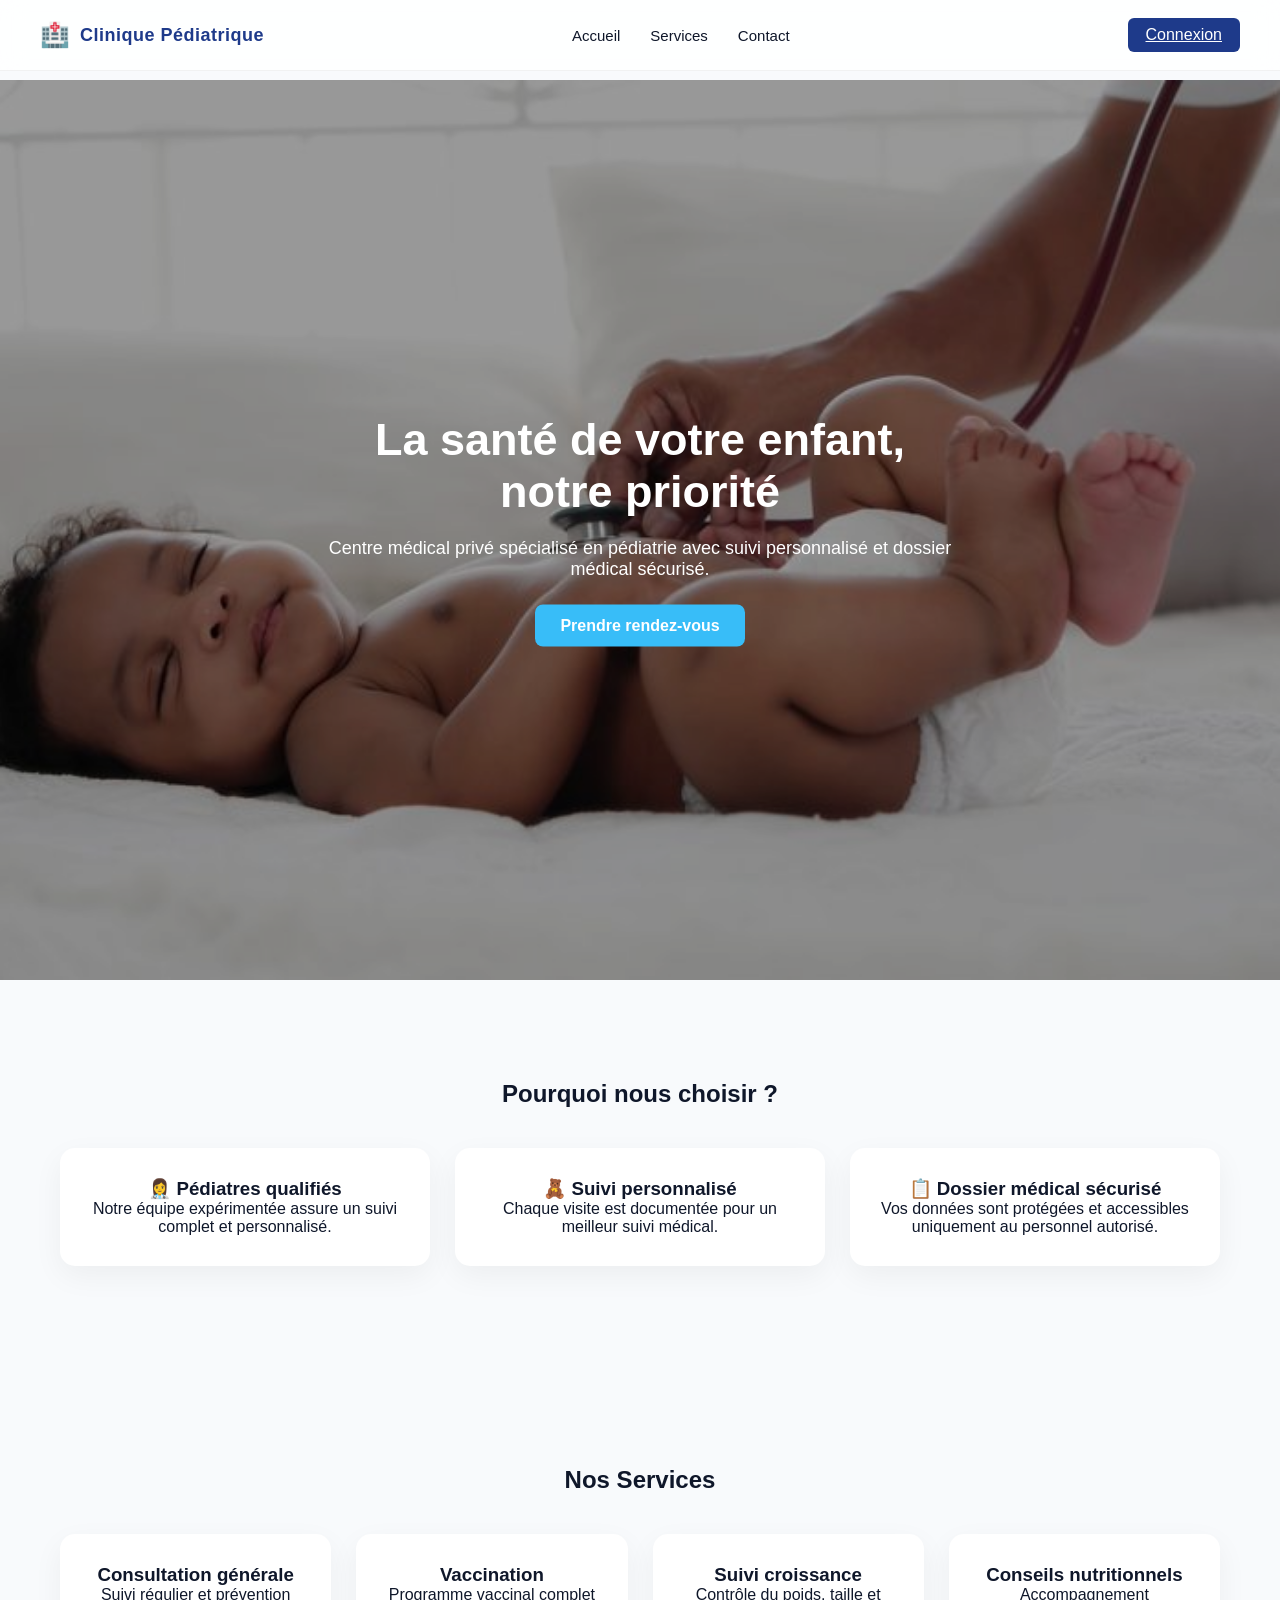
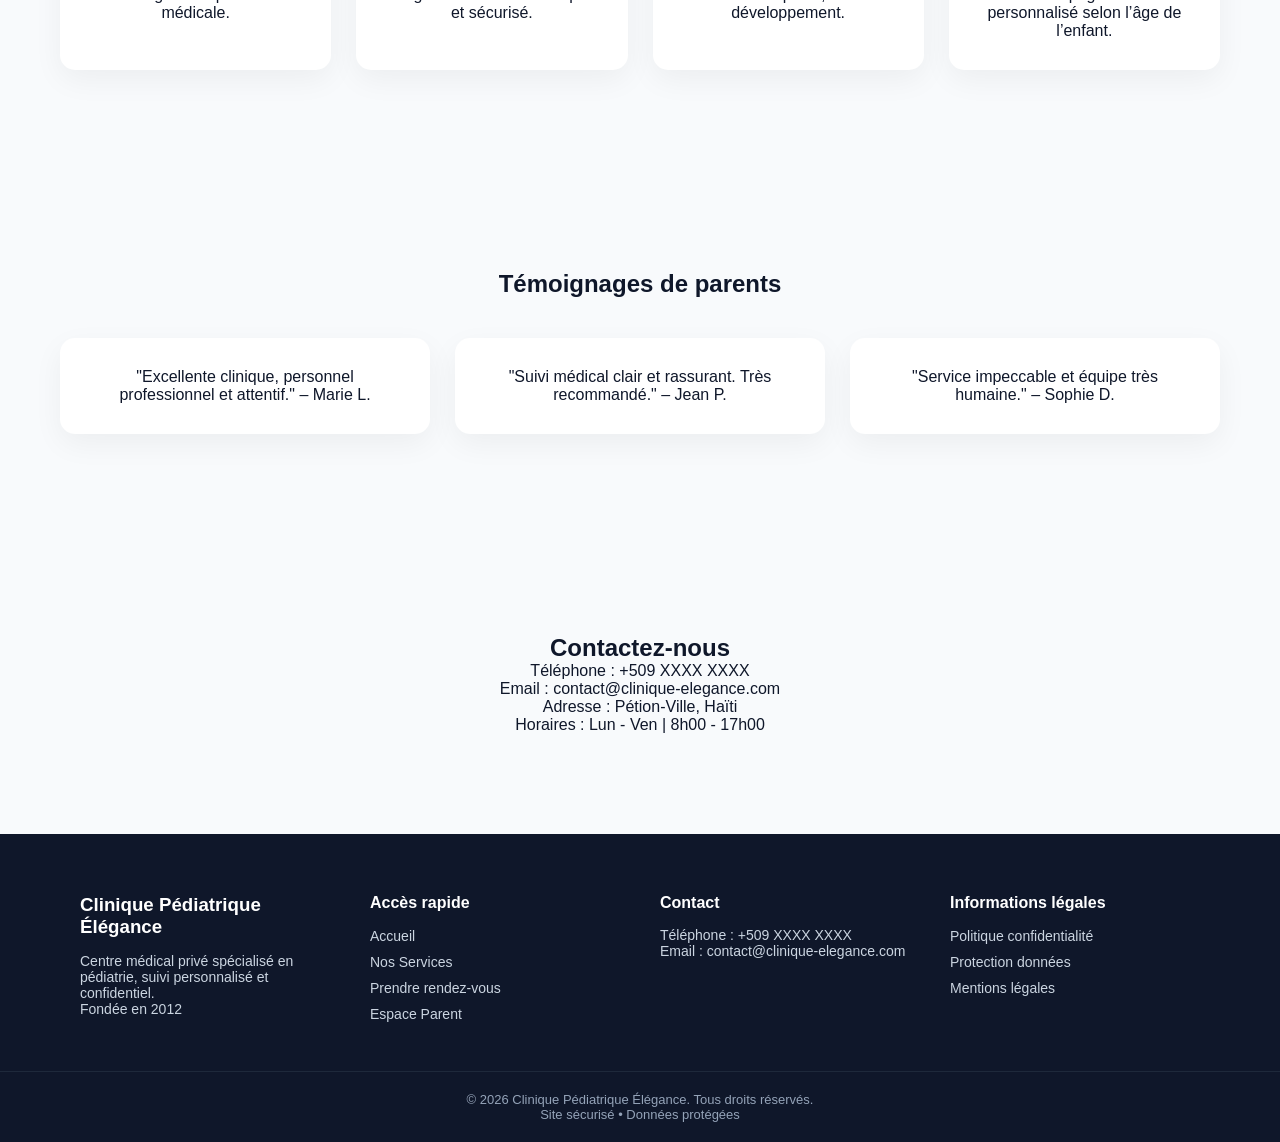
==== index.html @ 0c5019a3 "rakieft commit" ====
<!DOCTYPE html>
<html lang="fr">
<head>
  <meta charset="UTF-8">
  <meta name="viewport" content="width=device-width, initial-scale=1.0">
  <title>Clinique Pédiatrique Élégance</title>
  <link rel="stylesheet" href="css/styles.css">
</head>
<body>

<!-- ================= NAVBAR PRO ================= -->
<nav class="navbar">

  <div class="nav-container">

    <!-- LOGO -->
    <div class="logo">
      <span class="logo-icon">🏥</span>
      <span class="logo-text">Clinique Pédiatrique</span>
    </div>

    <!-- MENU TOGGLE MOBILE -->
    <div class="menu-toggle">&#9776;</div>

    <!-- NAVIGATION -->
        <div class="nav-links">
            <a href="#home">Accueil</a>
            <a href="#services">Services</a>
            <a href="#contact">Contact</a>

            <!-- bouton mobile -->
            <a href="login.html" class="mobile-login">Connexion</a>
        </div>

        <!-- bouton desktop -->
        <a href="login.html" class="btn-login desktop-login">Connexion</a>

  </div>

</nav>


<!-- ================= HERO AVEC SLIDER ================= -->
<section class="hero" id="home">

  <!-- SLIDER IMAGES -->
  <div class="slide active">
    <img src="images/slide1.jpg" alt="Clinique">
  </div>

  <div class="slide">
    <img src="images/slide2.jpg" alt="Pédiatrie">
  </div>

  <div class="slide">
    <img src="images/slide3.jpg" alt="Soins enfants">
  </div>

  <!-- TEXTE AU CENTRE -->
  <div class="hero-content">
    <h1>La santé de votre enfant, notre priorité</h1>
    <p>
      Centre médical privé spécialisé en pédiatrie avec suivi personnalisé 
      et dossier médical sécurisé.
    </p>
    <a href="register.html" class="btn btn-primary">
      Prendre rendez-vous
    </a>
  </div>

</section>


<!-- ================= POURQUOI ================= -->
<section class="section" id="why">
  <h2>Pourquoi nous choisir ?</h2>

  <div class="cards-container">

    <div class="card">
      <h3>👩‍⚕️ Pédiatres qualifiés</h3>
      <p>Notre équipe expérimentée assure un suivi complet et personnalisé.</p>
    </div>

    <div class="card">
      <h3>🧸 Suivi personnalisé</h3>
      <p>Chaque visite est documentée pour un meilleur suivi médical.</p>
    </div>

    <div class="card">
      <h3>📋 Dossier médical sécurisé</h3>
      <p>Vos données sont protégées et accessibles uniquement au personnel autorisé.</p>
    </div>

  </div>
</section>


<!-- ================= SERVICES ================= -->
<section class="section" id="services">
  <h2>Nos Services</h2>

  <div class="cards-container">

    <div class="card">
      <h3>Consultation générale</h3>
      <p>Suivi régulier et prévention médicale.</p>
    </div>

    <div class="card">
      <h3>Vaccination</h3>
      <p>Programme vaccinal complet et sécurisé.</p>
    </div>

    <div class="card">
      <h3>Suivi croissance</h3>
      <p>Contrôle du poids, taille et développement.</p>
    </div>

    <div class="card">
      <h3>Conseils nutritionnels</h3>
      <p>Accompagnement personnalisé selon l’âge de l’enfant.</p>
    </div>

  </div>
</section>


<!-- ================= TESTIMONIALS ================= -->
<section class="section" id="testimonials">
  <h2>Témoignages de parents</h2>

  <div class="cards-container">

    <div class="card">
      <p>"Excellente clinique, personnel professionnel et attentif." – Marie L.</p>
    </div>

    <div class="card">
      <p>"Suivi médical clair et rassurant. Très recommandé." – Jean P.</p>
    </div>

    <div class="card">
      <p>"Service impeccable et équipe très humaine." – Sophie D.</p>
    </div>

  </div>
</section>


<!-- ================= CONTACT ================= -->
<section class="section" id="contact">
  <h2>Contactez-nous</h2>

  <p>Téléphone : +509 XXXX XXXX</p>
  <p>Email : contact@clinique-elegance.com</p>
  <p>Adresse : Pétion-Ville, Haïti</p>
  <p>Horaires : Lun - Ven | 8h00 - 17h00</p>

</section>


<!-- ================= FOOTER ================= -->
<footer class="footer">

  <div class="footer-container">

    <div class="footer-col">
      <h3>Clinique Pédiatrique Élégance</h3>
      <p>
        Centre médical privé spécialisé en pédiatrie,
        suivi personnalisé et confidentiel.
      </p>
      <p class="footer-founded">Fondée en 2012</p>
    </div>

    <div class="footer-col">
      <h4>Accès rapide</h4>
      <ul>
        <li><a href="#home">Accueil</a></li>
        <li><a href="#services">Nos Services</a></li>
        <li><a href="register.html">Prendre rendez-vous</a></li>
        <li><a href="login.html">Espace Parent</a></li>
      </ul>
    </div>

    <div class="footer-col">
      <h4>Contact</h4>
      <p>Téléphone : +509 XXXX XXXX</p>
      <p>Email : contact@clinique-elegance.com</p>
    </div>

    <div class="footer-col">
      <h4>Informations légales</h4>
      <ul>
        <li><a href="#">Politique confidentialité</a></li>
        <li><a href="#">Protection données</a></li>
        <li><a href="#">Mentions légales</a></li>
      </ul>
    </div>

  </div>

  <div class="footer-bottom">
    <p>© 2026 Clinique Pédiatrique Élégance. Tous droits réservés.</p>
    <p class="secure">Site sécurisé • Données protégées</p>
  </div>

</footer>


<!-- ================= MENU TOGGLE SCRIPT ================= -->
<script>
const toggle = document.querySelector(".menu-toggle");
const navLinks = document.querySelector(".nav-links");
const navItems = document.querySelectorAll(".nav-links a");

// Ouvrir / fermer
toggle.addEventListener("click", () => {
  navLinks.classList.toggle("active");
});

// Fermer quand on clique sur un lien
navItems.forEach(item => {
  item.addEventListener("click", () => {
    navLinks.classList.remove("active");
  });
});

// Fermer si on clique en dehors du menu
document.addEventListener("click", (e) => {
  if (!navLinks.contains(e.target) && !toggle.contains(e.target)) {
    navLinks.classList.remove("active");
  }
});
</script>


<!-- ================= HERO SLIDER SCRIPT ================= -->
<script>
let slides = document.querySelectorAll(".slide");
let current = 0;

function showSlide(index) {
  slides.forEach(slide => slide.classList.remove("active"));
  slides[index].classList.add("active");
}

function nextSlide() {
  current++;
  if (current >= slides.length) {
    current = 0;
  }
  showSlide(current);
}

showSlide(current);
setInterval(nextSlide, 4000);
</script>

</body>
</html>
---- css/styles.css ----
/* index */
/* =====================================================
   VARIABLES
===================================================== */
:root {
  --primary: #1e3a8a;
  --secondary: #2563eb;
  --accent: #38bdf8;
  --light: #ffffff;
  --dark: #0f172a;
  --bg: #f8fafc;
}

/* =====================================================
   RESET
===================================================== */
* {
  margin: 0;
  padding: 0;
  box-sizing: border-box;
  font-family: 'Segoe UI', sans-serif;
}

body {
  background: var(--bg);
  color: var(--dark);
  overflow-x: hidden;
}

/* =====================================================
   NAVBAR PREMIUM
===================================================== */

.navbar {
  position: fixed;
  width: 100%;
  top: 0;
  left: 0;
  backdrop-filter: blur(12px);
  background: rgba(255, 255, 255, 0.85);
  border-bottom: 1px solid rgba(0,0,0,0.05);
  z-index: 1000;
}

.nav-container {
  max-width: 1300px;
  margin: auto;
  padding: 18px 40px;
  display: flex;
  justify-content: space-between;
  align-items: center;
}

/* ===== LOGO ===== */

.logo {
  display: flex;
  align-items: center;
  gap: 10px;
}

.logo-icon {
  font-size: 24px;
}

.logo-text {
  font-size: 18px;
  font-weight: 600;
  color: var(--primary);
  letter-spacing: 0.5px;
}

/* ===== LINKS ===== */

.nav-links {
  display: flex;
  align-items: center;
  gap: 30px;
}

.nav-links a {
  text-decoration: none;
  color: var(--dark);
  font-weight: 500;
  font-size: 15px;
  position: relative;
  transition: 0.3s ease;
}

/* underline animation */
.nav-links a::after {
  content: "";
  position: absolute;
  width: 0%;
  height: 2px;
  bottom: -6px;
  left: 0;
  background: var(--secondary);
  transition: 0.3s;
}

.nav-links a:hover::after {
  width: 100%;
}

/* ===== LOGIN BUTTON ===== */

.btn-login {
  padding: 8px 18px;
  border-radius: 6px;
  background: var(--primary);
  color: white !important;
  font-weight: 500;
  transition: 0.3s ease;
}

.btn-login:hover {
  background: var(--secondary);
}

/* ===== MENU TOGGLE ===== */

.menu-toggle {
  display: none;
  font-size: 30px;
  cursor: pointer;
}

.desktop-login{
  margin-left: 30px;
}

.mobile-login{
  display:none;
}

/* =====================================================
   RESPONSIVE
===================================================== */

@media (max-width: 900px) {

  .menu-toggle {
    display: block;
    z-index: 1100;
  }

  .desktop-login{
    display:none;
  }

  .mobile-login{
    display:block;
    margin-top:15px;
    padding:10px;
    text-align:center;
    background:var(--primary);
    color:white !important;
    border-radius:6px;
    }

  .nav-links {
    position: fixed;
    top: 0;
    right: -100%;
    width: 50%;
    height: 100vh;
    background: white;
    display: flex;
    flex-direction: column;
    align-items: flex-start;
    padding: 100px 30px 30px 30px;
    gap: 5px;
    box-shadow: -5px 0 30px rgba(0,0,0,0.1);
    transition: right 0.35s ease;
  }

  .nav-links.active {
    right: 0;
  }

  /* liens style liste */

  .nav-links a {
    width: 100%;
    padding: 5px 5px;
    font-size: 16px;
    border-bottom: 1px solid #f1f5f9;
  }

}

/* =====================================================
   HERO SLIDER
===================================================== */
.hero {
  position: relative;
  height: 100vh;
  margin-top: 80px;
  overflow: hidden;
}

.slide {
  position: absolute;
  width: 100%;
  height: 100%;
  opacity: 0;
  transition: opacity 1s ease-in-out;
}

.slide.active {
  opacity: 1;
}

.slide img {
  width: 100%;
  height: 100%;
  object-fit: cover;
  filter: brightness(60%);
}

.hero-content {
  position: absolute;
  top: 50%;
  left: 50%;
  transform: translate(-50%, -50%);
  text-align: center;
  color: white;
  z-index: 2;
}

.hero-content h1 {
  font-size: 45px;
  margin-bottom: 20px;
}

.hero-content p {
  font-size: 18px;
  margin-bottom: 25px;
}

/* =====================================================
   BUTTON
===================================================== */
.btn {
  padding: 12px 25px;
  border-radius: 8px;
  text-decoration: none;
  font-weight: bold;
  transition: 0.3s;
  display: inline-block;
}

.btn-primary {
  background: var(--accent);
  color: white;
}

.btn-primary:hover {
  background: var(--secondary);
}

/* =====================================================
   SECTIONS
===================================================== */
.section {
  padding: 100px 60px;
  text-align: center;
}

.cards-container {
  display: grid;
  grid-template-columns: repeat(auto-fit, minmax(250px, 1fr));
  gap: 25px;
  margin-top: 40px;
}

.card {
  background: white;
  padding: 30px;
  border-radius: 15px;
  box-shadow: 0 10px 30px rgba(0,0,0,0.05);
  transition: transform 0.3s;
}

.card:hover {
  transform: translateY(-8px);
}

/* =====================================================
   FOOTER (PRO VERSION)
===================================================== */
.footer {
  background-color: #0f172a;
  color: #e2e8f0;
  padding-top: 60px;
}

.footer-container {
  max-width: 1200px;
  margin: auto;
  display: grid;
  grid-template-columns: repeat(4, 1fr);
  gap: 40px;
  padding: 0 40px 40px;
}

.footer-col h3,
.footer-col h4 {
  color: white;
  margin-bottom: 15px;
}

.footer-col p,
.footer-col a {
  color: #cbd5e1;
  text-decoration: none;
  font-size: 14px;
}

.footer-col ul {
  list-style: none;
}

.footer-col ul li {
  margin-bottom: 8px;
}

.footer-bottom {
  text-align: center;
  padding: 20px;
  border-top: 1px solid #1e293b;
  font-size: 13px;
  color: #94a3b8;
}

/* =====================================================
   MOBILE MENU (HALF SCREEN)
===================================================== */
@media (max-width: 768px) {

  .nav-links {
    position: fixed;
    top: 0;
    right: -50%;
    width: 50%;
    height: 100vh;
    background: var(--primary);
    display: flex;
    flex-direction: column;
    padding-top: 100px;
    transition: right 0.4s ease;
  }

  .nav-links a {
    color: white;
    margin: 20px;
    font-size: 18px;
  }

  .nav-links.active {
    right: 0;
  }

  .menu-toggle {
    display: block;
    color: var(--dark);
  }

  .footer-container {
    grid-template-columns: 1fr;
  }

  .hero-content h1 {
    font-size: 28px;
  }
}
/* login */
.login-wrapper {
  height: 100vh;
  display: flex;
  justify-content: center;
  align-items: center;
  background: linear-gradient(135deg, #0f172a, #1e293b);
}

.login-card {
  background: white;
  width: 380px;
  padding: 40px;
  border-radius: 16px;
  box-shadow: 0 20px 50px rgba(0,0,0,0.2);
  animation: fadeIn 0.6s ease-in-out;
}

.login-card h2 {
  text-align: center;
  margin-bottom: 25px;
  color: #0f172a;
}

.login-card input {
  width: 100%;
  padding: 12px;
  margin-bottom: 15px;
  border-radius: 8px;
  border: 1px solid #ddd;
  font-size: 14px;
}

.login-card input:focus {
  outline: none;
  border-color: #4da6ff;
}

.login-card button {
  width: 100%;
  padding: 12px;
  border: none;
  border-radius: 8px;
  background: #4da6ff;
  color: white;
  font-weight: bold;
  cursor: pointer;
  transition: 0.3s;
}

.login-card button:hover {
  background: #2f80ed;
}

.login-card p {
  text-align: center;
  margin-top: 15px;
}

.login-card a {
  color: #4da6ff;
  text-decoration: none;
  font-weight: bold;
}

.error {
  color: red;
  font-size: 13px;
  text-align: center;
  margin-bottom: 10px;
}

@keyframes fadeIn {
  from { opacity: 0; transform: translateY(20px);}
  to { opacity: 1; transform: translateY(0);}
}


/* register */
.register-wrapper {
  height: 100vh;
  display: flex;
  justify-content: center;
  align-items: center;
  background: linear-gradient(135deg, #1e293b, #0f172a);
}

.register-card {
  background: white;
  width: 420px;
  padding: 40px;
  border-radius: 16px;
  box-shadow: 0 20px 50px rgba(0,0,0,0.2);
  animation: fadeIn 0.6s ease-in-out;
}

.register-card h2 {
  text-align: center;
  margin-bottom: 20px;
  color: #0f172a;
}

.register-card input,
.register-card select {
  width: 100%;
  padding: 12px;
  margin-bottom: 15px;
  border-radius: 8px;
  border: 1px solid #ddd;
}

.register-card input:focus,
.register-card select:focus {
  border-color: #4da6ff;
  outline: none;
}

.register-card button {
  width: 100%;
  padding: 12px;
  border: none;
  border-radius: 8px;
  background: #38c172;
  color: white;
  font-weight: bold;
  cursor: pointer;
}

.register-card button:hover {
  opacity: 0.9;
}

.register-card p {
  text-align: center;
  margin-top: 15px;
}

.register-card a {
  color: #4da6ff;
  text-decoration: none;
  font-weight: bold;
}

.error {
  color: red;
  font-size: 13px;
  text-align: center;
  margin-bottom: 10px;
}

@keyframes fadeIn {
  from { opacity: 0; transform: translateY(20px);}
  to { opacity: 1; transform: translateY(0);}
}
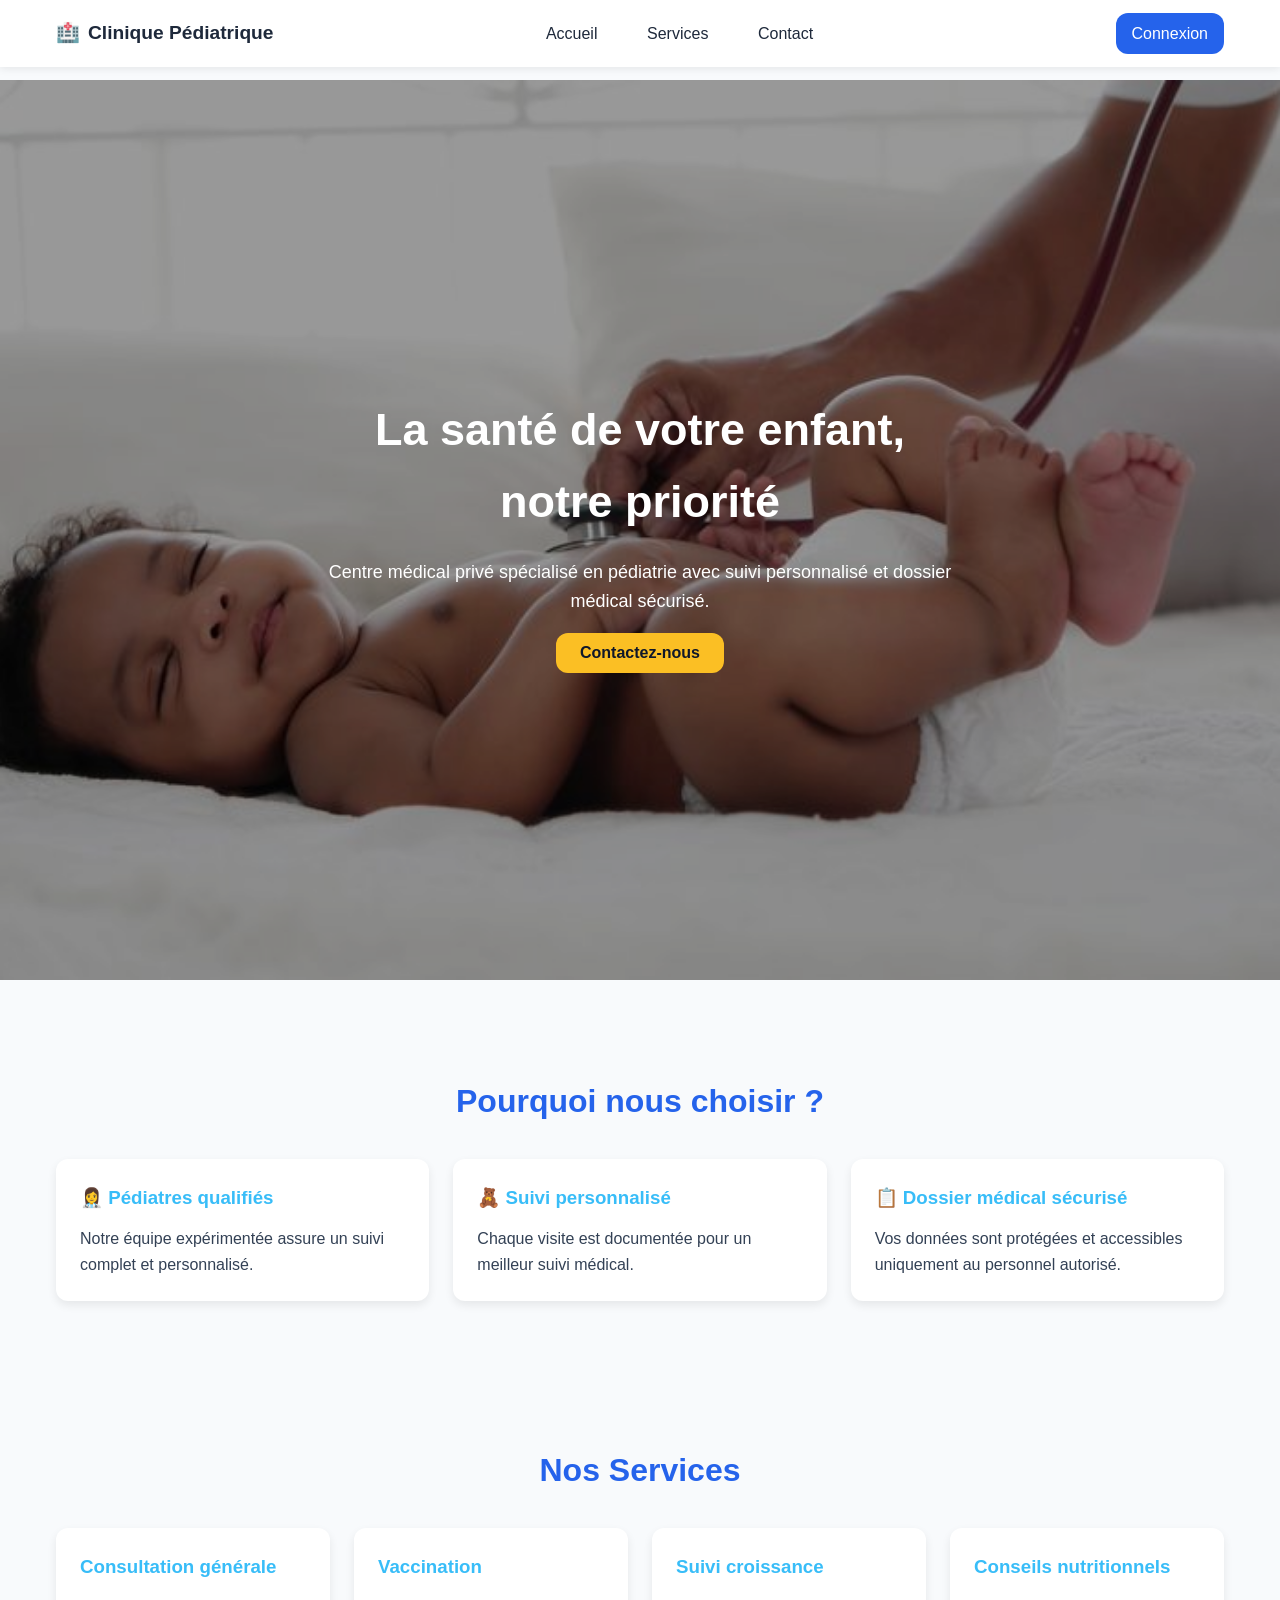
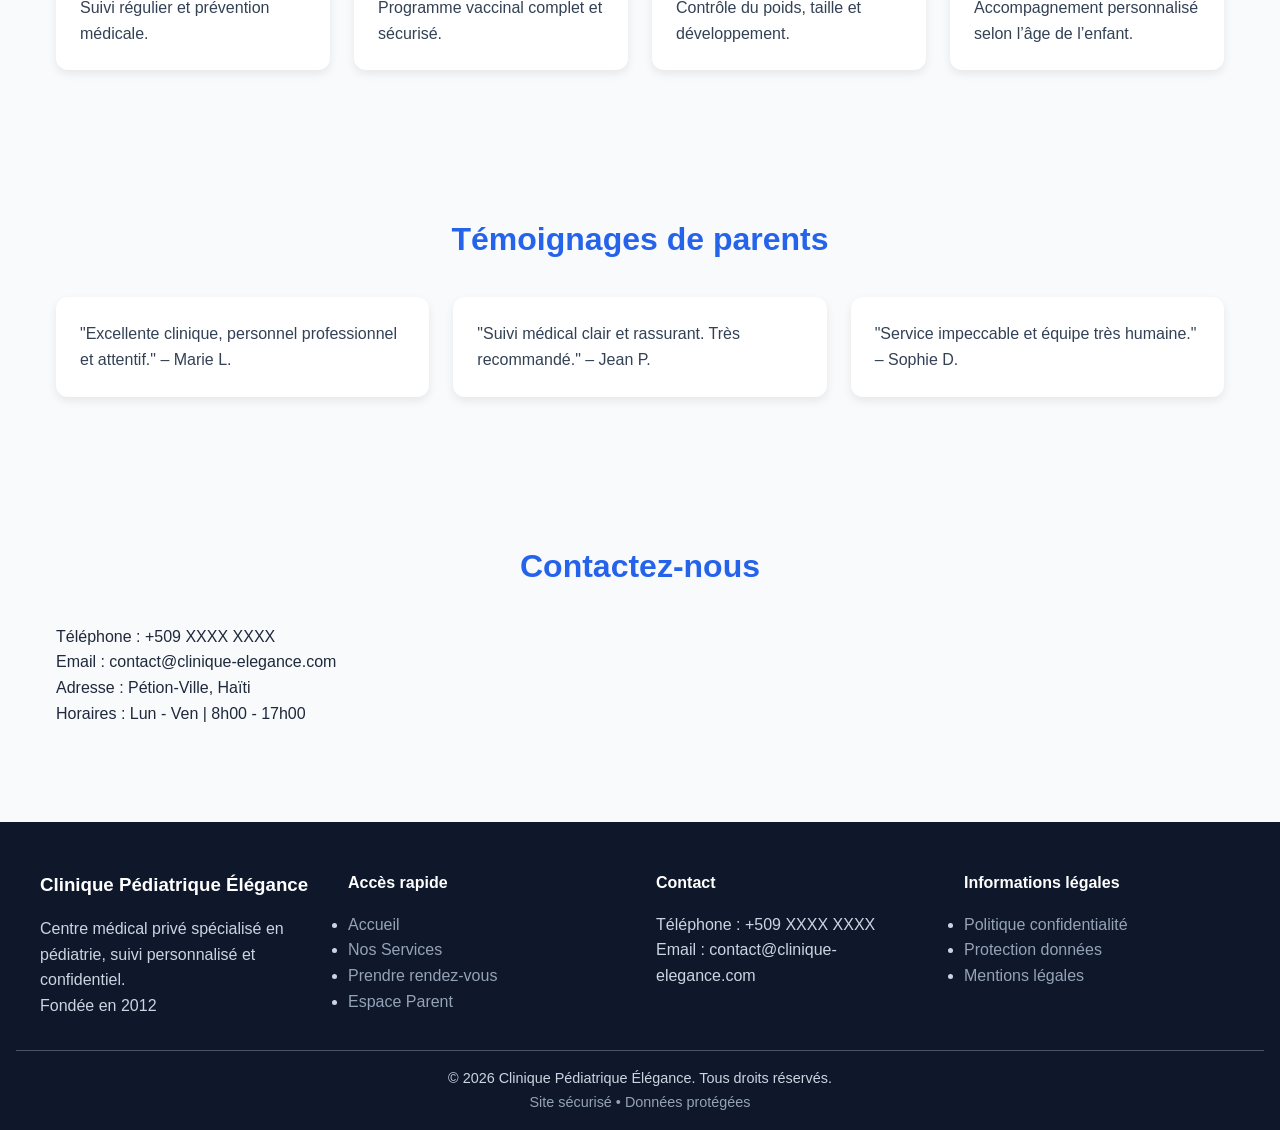
==== commit c901eed0: "rakieft commit" ====
--- a/index.html
+++ b/index.html
@@ -4,7 +4,7 @@
   <meta charset="UTF-8">
   <meta name="viewport" content="width=device-width, initial-scale=1.0">
   <title>Clinique Pédiatrique Élégance</title>
-  <link rel="stylesheet" href="css/styles.css">
+  <link rel="stylesheet" href="css/index.css">
 </head>
 <body>
 
@@ -24,9 +24,9 @@
 
     <!-- NAVIGATION -->
         <div class="nav-links">
-            <a href="#home">Accueil</a>
-            <a href="#services">Services</a>
-            <a href="#contact">Contact</a>
+            <a href="index.html">Accueil</a>
+            <a href="service.html">Services</a>
+            <a href="contact.html">Contact</a>
 
             <!-- bouton mobile -->
             <a href="login.html" class="mobile-login">Connexion</a>
@@ -64,7 +64,7 @@
       et dossier médical sécurisé.
     </p>
     <a href="register.html" class="btn btn-primary">
-      Prendre rendez-vous
+      Contactez-nous
     </a>
   </div>
 
--- a/css/index.css
+++ b/css/index.css
@@ -0,0 +1,316 @@
+/* =====================================================
+   VARIABLES
+===================================================== */
+:root {
+  --primary: #2563eb; /* bleu clinique */
+  --secondary: #38bdf8; /* bleu clair */
+  --accent: #fbbf24; /* jaune doux pour accent */
+  --light: #ffffff;
+  --dark: #0f172a;
+  --bg: #f8fafc;
+  --text-color: #1e293b;
+  --card-bg: #ffffff;
+  --card-shadow: rgba(0, 0, 0, 0.08);
+  --border-radius: 12px;
+  --transition: 0.3s ease-in-out;
+}
+
+/* =====================================================
+   RESET
+===================================================== */
+* {
+  margin: 0;
+  padding: 0;
+  box-sizing: border-box;
+  font-family: 'Segoe UI', Tahoma, Geneva, Verdana, sans-serif;
+}
+
+body {
+  background-color: var(--bg);
+  color: var(--text-color);
+  line-height: 1.6;
+  scroll-behavior: smooth;
+}
+
+a {
+  text-decoration: none;
+  color: inherit;
+}
+
+/* =====================================================
+   NAVBAR
+===================================================== */
+.navbar {
+  width: 100%;
+  background-color: var(--light);
+  box-shadow: 0 2px 8px var(--card-shadow);
+  position: fixed;
+  top: 0;
+  left: 0;
+  z-index: 1000;
+}
+
+.nav-container {
+  max-width: 1200px;
+  margin: auto;
+  display: flex;
+  justify-content: space-between;
+  align-items: center;
+  padding: 0.8rem 1rem;
+}
+
+.logo {
+  font-weight: 700;
+  font-size: 1.2rem;
+  display: flex;
+  align-items: center;
+  gap: 0.5rem;
+}
+
+.menu-toggle {
+  display: none;
+  font-size: 30px;
+  cursor: pointer;
+}
+
+.desktop-login{
+  margin-left: 30px;
+}
+
+.mobile-login{
+  display:none;
+}
+
+.nav-links {
+  display: flex;
+  gap: 1.5rem;
+  align-items: center;
+}
+
+.nav-links a {
+  padding: 0.5rem 0.8rem;
+  border-radius: var(--border-radius);
+  transition: var(--transition);
+}
+
+.nav-links a:hover {
+  background-color: var(--secondary);
+  color: var(--light);
+}
+
+.btn-login {
+  background-color: var(--primary);
+  color: var(--light);
+  padding: 0.5rem 1rem;
+  border-radius: var(--border-radius);
+  transition: var(--transition);
+}
+
+.btn-login:hover {
+  background-color: var(--secondary);
+}
+
+/* MOBILE NAV */
+@media (max-width: 768px) {
+  .menu-toggle {
+    display: block;
+  }
+
+  .nav-links {
+    position: absolute;
+    top: 0; /* commençons depuis le haut */
+    right: 0; /* position à droite */
+    width: 50%; /* seulement la moitié de l'écran */
+    height: 100vh; /* pleine hauteur de l'écran */
+    background-color: var(--light);
+    flex-direction: column;
+    gap: 0;
+    overflow: hidden;
+    max-height: 100vh;
+    transform: translateX(100%); /* caché à droite au départ */
+    transition: transform 0.3s ease-in-out;
+    box-shadow: -2px 0 10px var(--card-shadow);
+    padding-top: 4rem; /* espace pour le navbar */
+  }
+
+  .nav-links.active {
+    transform: translateX(0); /* fait glisser le menu */
+  }
+
+  .nav-links a {
+    padding: 1rem;
+    border-bottom: 1px solid #e5e7eb;
+  }
+
+  .desktop-login {
+    display: none;
+  }
+
+  .mobile-login {
+    display: block;
+  }
+}
+
+/* =====================================================
+   HERO
+===================================================== */
+.hero {
+  position: relative;
+  height: 100vh;
+  margin-top: 80px;
+  overflow: hidden;
+}
+
+.slide {
+  position: absolute;
+  width: 100%;
+  height: 100%;
+  opacity: 0;
+  transition: opacity 1s ease-in-out;
+}
+
+.slide.active {
+  opacity: 1;
+}
+
+.slide img {
+  width: 100%;
+  height: 100%;
+  object-fit: cover;
+  filter: brightness(60%);
+}
+
+.hero-content {
+  position: absolute;
+  top: 50%;
+  left: 50%;
+  transform: translate(-50%, -50%);
+  text-align: center;
+  color: white;
+  z-index: 2;
+}
+
+.hero-content h1 {
+  font-size: 45px;
+  margin-bottom: 20px;
+}
+
+.hero-content p {
+  font-size: 18px;
+  margin-bottom: 25px;
+}
+
+.btn-primary {
+  background-color: var(--accent);
+  color: var(--dark);
+  padding: 0.7rem 1.5rem;
+  border-radius: var(--border-radius);
+  font-weight: 600;
+  transition: var(--transition);
+}
+
+.btn-primary:hover {
+  background-color: #fcd34d;
+}
+
+/* =====================================================
+   SECTIONS & CARDS
+===================================================== */
+.section {
+  padding: 6rem 1rem 3rem;
+  max-width: 1200px;
+  margin: auto;
+}
+
+.section h2 {
+  text-align: center;
+  font-size: 2rem;
+  margin-bottom: 2rem;
+  color: var(--primary);
+}
+
+.cards-container {
+  display: grid;
+  grid-template-columns: repeat(auto-fit, minmax(250px, 1fr));
+  gap: 1.5rem;
+}
+
+.card {
+  background-color: var(--card-bg);
+  padding: 1.5rem;
+  border-radius: var(--border-radius);
+  box-shadow: 0 4px 10px var(--card-shadow);
+  transition: transform 0.3s ease, box-shadow 0.3s ease;
+}
+
+.card:hover {
+  transform: translateY(-5px);
+  box-shadow: 0 8px 20px var(--card-shadow);
+}
+
+.card h3 {
+  margin-bottom: 0.8rem;
+  color: var(--secondary);
+}
+
+.card p {
+  color: #334155;
+}
+
+/* =====================================================
+   FOOTER
+===================================================== */
+.footer {
+  background-color: var(--dark);
+  color: #cbd5e1;
+  padding: 3rem 1rem 1rem;
+  margin-top: 3rem;
+}
+
+.footer-container {
+  display: grid;
+  grid-template-columns: repeat(auto-fit, minmax(200px, 1fr));
+  gap: 2rem;
+  max-width: 1200px;
+  margin: auto;
+}
+
+.footer h3,
+.footer h4 {
+  color: var(--light);
+  margin-bottom: 1rem;
+}
+
+.footer a {
+  color: #94a3b8;
+  transition: var(--transition);
+}
+
+.footer a:hover {
+  color: var(--accent);
+}
+
+.footer-bottom {
+  text-align: center;
+  margin-top: 2rem;
+  font-size: 0.9rem;
+  border-top: 1px solid #475569;
+  padding-top: 1rem;
+}
+
+.secure {
+  color: #94a3b8;
+}
+
+/* =====================================================
+   RESPONSIVE HERO TEXT
+===================================================== */
+@media (max-width: 768px) {
+  .hero-content h1 {
+    font-size: 1.8rem;
+  }
+
+  .hero-content p {
+    font-size: 1rem;
+  }
+}
